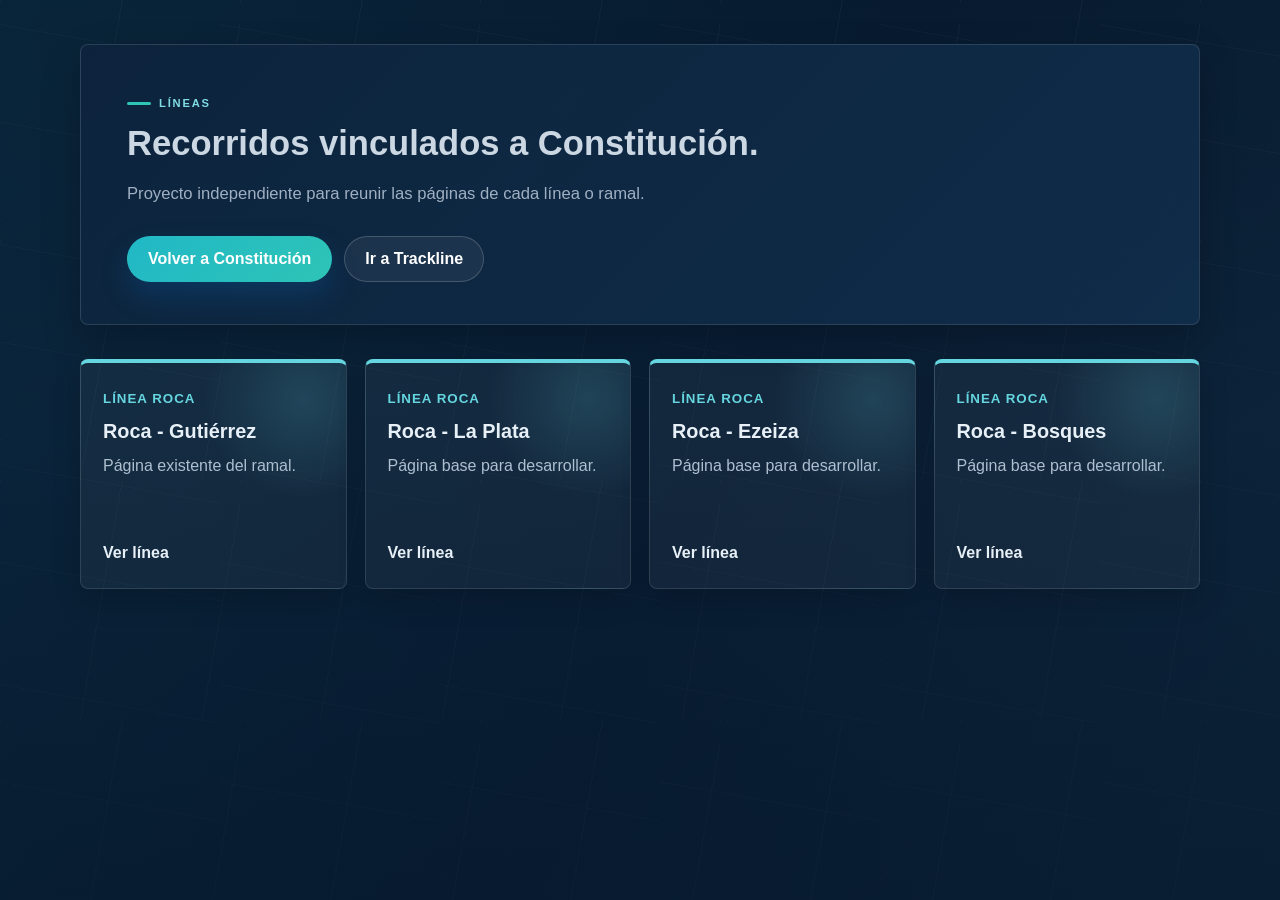
==== index.html @ 5195d79f "Publica paginas de lineas ferroviarias" ====
<!DOCTYPE html>
<html lang="es">
<head>
    <!-- Metadatos, titulo y enlaces a hojas de estilo de la pagina. -->
    <meta charset="UTF-8">
    <meta name="viewport" content="width=device-width, initial-scale=1.0">
    <title>L&iacute;neas ferroviarias | Estaci&oacute;n Constituci&oacute;n</title>
    <link rel="stylesheet" href="estilos/estilos.css">
</head>
<body class="station-page">
    <!-- Contenido principal de la pagina. -->
    <main class="page-shell">
        <div class="container">
            <section class="page-hero">
                <span class="eyebrow">L&iacute;neas</span>
                <h1>Recorridos vinculados a Constituci&oacute;n.</h1>
                <p>Proyecto independiente para reunir las p&aacute;ginas de cada l&iacute;nea o ramal.</p>
                <div class="hero-actions">
                    <a class="btn btn-primary" href="../estacion-constitucion/index.html">Volver a Constituci&oacute;n</a>
                    <a class="btn btn-secondary" href="https://omarcabezasuade.github.io/Grupo-06/">Ir a Trackline</a>
                </div>
            </section>

            <section class="line-card-grid">
                <a class="line-card" href="roca-gutierrez/index.html">
                    <span>
                        <small>L&iacute;nea Roca</small>
                        <h2>Roca - Guti&eacute;rrez</h2>
                        <p>P&aacute;gina existente del ramal.</p>
                    </span>
                    <strong>Ver l&iacute;nea</strong>
                </a>
                <a class="line-card" href="roca-la-plata.html">
                    <span>
                        <small>L&iacute;nea Roca</small>
                        <h2>Roca - La Plata</h2>
                        <p>P&aacute;gina base para desarrollar.</p>
                    </span>
                    <strong>Ver l&iacute;nea</strong>
                </a>
                <a class="line-card" href="roca-ezeiza.html">
                    <span>
                        <small>L&iacute;nea Roca</small>
                        <h2>Roca - Ezeiza</h2>
                        <p>P&aacute;gina base para desarrollar.</p>
                    </span>
                    <strong>Ver l&iacute;nea</strong>
                </a>
                <a class="line-card" href="roca-bosques.html">
                    <span>
                        <small>L&iacute;nea Roca</small>
                        <h2>Roca - Bosques</h2>
                        <p>P&aacute;gina base para desarrollar.</p>
                    </span>
                    <strong>Ver l&iacute;nea</strong>
                </a>
            </section>
        </div>
    </main>
</body>
</html>
---- estilos/estilos.css ----
/* Hoja de estilos principal: define colores, layout, componentes y adaptacion responsive. */
/* Reset basico para evitar margenes inesperados del navegador. */
* {
  box-sizing: border-box;
  margin: 0;
  padding: 0;
}

/* Variables globales reutilizadas en toda la interfaz. */
:root {
  --ink: #11243f;
  --ink-soft: #43546e;
  --brand: #0a6ecb;
  --brand-dark: #064b93;
  --brand-light: #eaf5ff;
  --aqua: #21b8c7;
  --line: #dbe7f3;
  --bg: #f5f8fc;
  --surface: #ffffff;
  --surface-soft: #eef5fb;
  --shadow: 0 18px 48px rgba(19, 56, 93, 0.13);
  --shadow-soft: 0 12px 28px rgba(19, 56, 93, 0.1);
  --radius: 8px;
}

html {
  scroll-behavior: smooth;
}

/* Estilos base del documento: tipografia, color y fondo. */
body {
  min-height: 100vh;
  color: var(--ink);
  background: var(--bg);
  font-family: "Inter", "Segoe UI", Arial, sans-serif;
  font-size: 16px;
  line-height: 1.6;
  -webkit-font-smoothing: antialiased;
}

a {
  color: inherit;
}

img {
  display: block;
  width: 100%;
  max-width: 100%;
  height: auto;
}

.skip-link {
  position: absolute;
  left: -999px;
  top: 12px;
  z-index: 100;
  padding: 10px 14px;
  border-radius: var(--radius);
  background: var(--ink);
  color: #fff;
}

.skip-link:focus {
  left: 12px;
}

.container,
.site-header-inner,
.footer-inner {
  width: min(1120px, calc(100% - 40px));
  margin: 0 auto;
}

.site-header {
  position: sticky;
  top: 0;
  z-index: 50;
  background: rgba(255, 255, 255, 0.94);
  border-bottom: 1px solid rgba(219, 231, 243, 0.86);
  backdrop-filter: blur(14px);
}

.site-header-inner {
  display: flex;
  align-items: center;
  justify-content: space-between;
  gap: 22px;
  min-height: 74px;
}

.logo {
  display: inline-flex;
  align-items: center;
  gap: 10px;
  color: var(--ink);
  font-size: 0.98rem;
  font-weight: 800;
  letter-spacing: 0.8px;
  text-decoration: none;
  white-space: nowrap;
}

.logo::before {
  content: "";
  width: 34px;
  height: 34px;
  border-radius: 9px;
  background: linear-gradient(135deg, var(--brand), var(--aqua));
  box-shadow: 0 8px 18px rgba(10, 110, 203, 0.26);
}

.site-nav {
  display: flex;
  align-items: center;
  gap: 4px;
}

.site-nav a {
  border-radius: 999px;
  color: var(--ink-soft);
  font-size: 0.78rem;
  font-weight: 800;
  letter-spacing: 0.2px;
  padding: 9px 12px;
  text-decoration: none;
  text-transform: uppercase;
  transition: color 160ms ease, background 160ms ease;
}

.site-nav a:hover,
.site-nav a.active {
  background: var(--brand-light);
  color: var(--brand-dark);
}

.nav-toggle {
  display: none;
  align-items: center;
  justify-content: center;
  width: 42px;
  height: 42px;
  border: 1px solid var(--line);
  border-radius: var(--radius);
  background: #fff;
  color: var(--ink);
  cursor: pointer;
}

.page-shell {
  padding: 44px 0 76px;
}

.hero {
  display: grid;
  grid-template-columns: minmax(0, 1.05fr) minmax(320px, 0.95fr);
  align-items: center;
  gap: 46px;
  padding: 58px 0 54px;
}

.hero-copy {
  max-width: 610px;
}

.eyebrow {
  display: inline-flex;
  align-items: center;
  gap: 8px;
  margin-bottom: 14px;
  color: var(--brand-dark);
  font-size: 0.78rem;
  font-weight: 900;
  letter-spacing: 1.2px;
  text-transform: uppercase;
}

.eyebrow::before {
  content: "";
  width: 24px;
  height: 3px;
  border-radius: 99px;
  background: var(--aqua);
}

h1,
h2,
h3 {
  line-height: 1.12;
}

.hero h1,
.page-hero h1 {
  margin-bottom: 18px;
  color: var(--ink);
  font-size: clamp(2.4rem, 5vw, 4.8rem);
  font-weight: 900;
}

.hero h1 span {
  color: var(--brand);
}

.hero-copy p,
.page-hero p,
.section-header p,
.card p,
.service-card p,
.case-card p,
.contact-card p,
.panel p,
.list-clean li,
.contact-meta dd {
  color: var(--ink-soft);
}

.hero-copy p {
  max-width: 570px;
  font-size: 1.08rem;
}

.hero-actions {
  display: flex;
  flex-wrap: wrap;
  gap: 12px;
  margin-top: 28px;
}

.btn {
  display: inline-flex;
  align-items: center;
  justify-content: center;
  min-height: 46px;
  border: 1px solid transparent;
  border-radius: 999px;
  padding: 12px 20px;
  color: var(--brand-dark);
  font-weight: 850;
  line-height: 1;
  text-align: center;
  text-decoration: none;
  transition: transform 160ms ease, box-shadow 160ms ease, background 160ms ease;
}

.btn:hover {
  transform: translateY(-2px);
}

.btn-primary {
  background: linear-gradient(135deg, var(--brand), var(--aqua));
  color: #fff;
  box-shadow: 0 14px 28px rgba(10, 110, 203, 0.22);
}

.btn-secondary {
  background: #fff;
  border-color: var(--line);
  color: var(--brand-dark);
}

.hero-media {
  position: relative;
}

.hero-media img {
  aspect-ratio: 4 / 3;
  object-fit: cover;
  border-radius: var(--radius);
  box-shadow: var(--shadow);
}

.hero-metric {
  position: absolute;
  right: 24px;
  bottom: 24px;
  width: min(260px, calc(100% - 48px));
  padding: 18px;
  border-radius: var(--radius);
  background: rgba(255, 255, 255, 0.94);
  box-shadow: var(--shadow-soft);
}

.hero-metric strong {
  display: block;
  color: var(--brand);
  font-size: 2rem;
  line-height: 1;
}

.hero-metric span {
  display: block;
  margin-top: 8px;
  color: var(--ink-soft);
  font-weight: 700;
}

.section-band {
  padding: 64px 0;
  background: var(--surface);
}

.section-band.alt {
  background: var(--surface-soft);
}

.section-header {
  max-width: 760px;
  margin-bottom: 28px;
}

.section-header h2 {
  margin-bottom: 10px;
  font-size: clamp(1.8rem, 3vw, 2.6rem);
  font-weight: 900;
}

.service-grid,
.case-grid,
.content-grid,
.stats-grid,
.contact-layout,
.two-column,
.alliance-grid {
  display: grid;
  gap: 22px;
}

.service-grid {
  grid-template-columns: repeat(4, minmax(0, 1fr));
}

.case-grid,
.content-grid,
.contact-layout,
.two-column,
.alliance-grid {
  grid-template-columns: repeat(3, minmax(0, 1fr));
}

.stats-grid {
  grid-template-columns: repeat(4, minmax(0, 1fr));
}

.sitemap-grid {
  display: grid;
  grid-template-columns: repeat(3, minmax(0, 1fr));
  gap: 22px;
}

.sitemap-tree {
  position: relative;
  padding: 8px 0 0;
}

.sitemap-root {
  display: flex;
  justify-content: center;
  position: relative;
  padding-bottom: 54px;
}

.sitemap-root::after {
  content: "";
  position: absolute;
  left: 50%;
  bottom: 0;
  width: 1px;
  height: 44px;
  background: rgba(101, 214, 223, 0.42);
}

.sitemap-branches {
  position: relative;
  display: grid;
  grid-template-columns: repeat(3, minmax(0, 1fr));
  gap: 26px;
}

.sitemap-branches::before {
  content: "";
  position: absolute;
  top: -10px;
  left: 16.66%;
  right: 16.66%;
  height: 1px;
  background: rgba(101, 214, 223, 0.38);
}

.sitemap-branch {
  position: relative;
  padding-top: 24px;
}

.sitemap-branch::before {
  content: "";
  position: absolute;
  top: -10px;
  left: 50%;
  width: 1px;
  height: 26px;
  background: rgba(101, 214, 223, 0.38);
}

.sitemap-node {
  display: block;
  min-height: 104px;
  padding: 20px;
  border: 1px solid rgba(255, 255, 255, 0.13);
  border-left: 3px solid rgba(101, 214, 223, 0.72);
  border-radius: var(--radius);
  background:
    radial-gradient(circle at 88% 18%, rgba(33, 184, 199, 0.14), transparent 30%),
    rgba(255, 255, 255, 0.05);
  color: #d9e6ef;
  text-decoration: none;
  box-shadow: 0 12px 30px rgba(0, 0, 0, 0.16);
  transition: transform 160ms ease, border-color 160ms ease, background 160ms ease;
}

.sitemap-node:hover,
.sitemap-node:focus {
  border-color: rgba(101, 214, 223, 0.58);
  transform: translateY(-3px);
  outline: none;
}

.sitemap-node strong,
.sitemap-node span {
  display: block;
}

.sitemap-node strong {
  margin-bottom: 8px;
  font-size: 1.08rem;
}

.sitemap-node span {
  color: #9fb0c2;
  font-size: 0.92rem;
}

.root-node {
  width: min(360px, 100%);
  border-left-color: #2ec4b6;
  text-align: center;
}

.active-map-node {
  border-left-color: #88dbe6;
}

.sitemap-branch ul {
  margin-top: 14px;
  padding: 16px 18px;
  list-style: none;
  border: 1px solid rgba(255, 255, 255, 0.09);
  border-radius: var(--radius);
  background: rgba(255, 255, 255, 0.035);
}

.sitemap-branch li {
  position: relative;
  margin-top: 9px;
  padding-left: 16px;
  color: #aebfd0;
  font-size: 0.94rem;
}

.sitemap-branch li:first-child {
  margin-top: 0;
}

.sitemap-branch li::before {
  content: "";
  position: absolute;
  left: 0;
  top: 0.7em;
  width: 6px;
  height: 6px;
  border-radius: 50%;
  background: #65d6df;
}

.service-card,
.case-card,
.content-card,
.contact-card,
.panel,
.stat-card,
.highlight-box,
.card {
  border: 1px solid var(--line);
  border-radius: var(--radius);
  background: #fff;
  box-shadow: 0 8px 24px rgba(17, 36, 63, 0.06);
}

.service-card,
.content-card,
.contact-card,
.panel,
.stat-card,
.highlight-box,
.card {
  padding: 24px;
}

.service-card {
  min-height: 100%;
  border-top: 4px solid var(--brand);
}

.service-card h3,
.content-card h3,
.case-card h3,
.contact-card h2,
.panel h2,
.panel h3,
.card h3 {
  margin-bottom: 10px;
  color: var(--ink);
  font-size: 1.18rem;
}

.service-card ul,
.case-card ul,
.list-clean,
.link-list {
  list-style: none;
  margin-top: 14px;
}

.service-card li,
.case-card li,
.list-clean li,
.link-list li {
  position: relative;
  margin-top: 9px;
  padding-left: 18px;
  color: var(--ink-soft);
}

.service-card li::before,
.case-card li::before,
.list-clean li::before,
.link-list li::before {
  content: "";
  position: absolute;
  left: 0;
  top: 0.68em;
  width: 7px;
  height: 7px;
  border-radius: 50%;
  background: var(--aqua);
}

.case-card {
  overflow: hidden;
}

.case-card .case-media img {
  aspect-ratio: 16 / 10;
  object-fit: cover;
}

.case-card-body {
  padding: 22px;
}

.case-kpi,
.stat-card strong {
  color: var(--brand);
  font-weight: 900;
}

.case-kpi {
  display: inline-block;
  margin-bottom: 12px;
  font-size: 0.82rem;
  text-transform: uppercase;
}

.stat-card strong {
  display: block;
  margin-bottom: 8px;
  font-size: 2.25rem;
  line-height: 1;
}

.stat-card span {
  color: var(--ink-soft);
  font-weight: 700;
}

.cta-band {
  padding: 54px;
  border-radius: var(--radius);
  background: linear-gradient(135deg, var(--brand-dark), var(--brand));
  color: #fff;
  overflow: hidden;
}

.cta-band h2 {
  max-width: 720px;
  margin-bottom: 12px;
  font-size: clamp(1.8rem, 3vw, 2.7rem);
}

.cta-band p {
  max-width: 690px;
  color: rgba(255, 255, 255, 0.82);
}

.page-hero {
  margin-bottom: 34px;
  padding: 52px;
  border-radius: var(--radius);
  background: linear-gradient(135deg, #ffffff 0%, #edf6ff 100%);
  border: 1px solid var(--line);
  box-shadow: var(--shadow-soft);
}

.page-hero p {
  max-width: 860px;
  margin-top: 10px;
  font-size: 1.04rem;
}

.section-block {
  margin-bottom: 34px;
}

.contact-layout {
  grid-template-columns: minmax(0, 1.35fr) minmax(280px, 0.65fr);
  align-items: start;
}

.contact-form {
  display: grid;
  gap: 16px;
}

.contact-form label {
  display: block;
  margin-bottom: 7px;
  color: var(--ink);
  font-weight: 800;
}

.contact-form input,
.contact-form textarea {
  width: 100%;
  border: 1px solid var(--line);
  border-radius: var(--radius);
  background: #f9fcff;
  color: var(--ink);
  font: inherit;
  padding: 13px 14px;
}

.contact-form textarea {
  min-height: 150px;
  resize: vertical;
}

.contact-form input:focus,
.contact-form textarea:focus {
  border-color: var(--brand);
  box-shadow: 0 0 0 4px rgba(10, 110, 203, 0.12);
  outline: none;
}

.contact-meta dt {
  margin-top: 16px;
  color: var(--brand);
  font-weight: 900;
}

.contact-meta dt:first-child {
  margin-top: 0;
}

.content-card a,
.panel a,
.footer-bottom a,
.link-list a,
.text-link {
  color: var(--brand-dark);
  font-weight: 850;
  text-decoration: none;
}

.content-card a:hover,
.panel a:hover,
.footer-bottom a:hover,
.link-list a:hover,
.text-link:hover {
  text-decoration: underline;
}

.text-link {
  display: inline-flex;
  margin-top: 16px;
}

.site-footer {
  border-top: 1px solid var(--line);
  background: #fff;
}

.footer-inner {
  display: flex;
  align-items: center;
  justify-content: space-between;
  gap: 18px;
  padding: 24px 0;
  color: var(--ink-soft);
}

.whatsapp-float,
.chat-launch {
  position: fixed;
  right: 18px;
  z-index: 90;
  display: flex;
  align-items: center;
  justify-content: center;
  width: 56px;
  height: 56px;
  border-radius: 50%;
  color: #fff;
  box-shadow: 0 14px 32px rgba(17, 36, 63, 0.22);
  transition: transform 160ms ease;
}

.whatsapp-float:hover,
.chat-launch:hover {
  transform: translateY(-2px);
}

.whatsapp-float {
  bottom: 86px;
  background: #25d366;
}

.chat-launch {
  bottom: 18px;
  border: 0;
  background: linear-gradient(135deg, var(--brand), var(--aqua));
  cursor: pointer;
  font-size: 21px;
}

.chat-widget {
  position: fixed;
  right: 18px;
  bottom: 86px;
  z-index: 100;
  display: none;
  flex-direction: column;
  width: min(340px, calc(100vw - 36px));
  overflow: hidden;
  border: 1px solid var(--line);
  border-radius: var(--radius);
  background: #fff;
  box-shadow: var(--shadow);
}

.chat-widget.open {
  display: flex;
}

.chat-header,
.chat-footer {
  display: flex;
  align-items: center;
  gap: 10px;
  padding: 12px;
}

.chat-header {
  justify-content: space-between;
  background: var(--brand);
  color: #fff;
}

.chat-close {
  border: 0;
  background: transparent;
  color: #fff;
  cursor: pointer;
  font-size: 1.4rem;
}

.chat-body {
  padding: 12px;
}

.messages {
  display: flex;
  flex-direction: column;
  gap: 8px;
  max-height: 220px;
  overflow: auto;
}

.msg {
  max-width: 88%;
  padding: 9px 10px;
  border-radius: var(--radius);
}

.msg.bot {
  align-self: flex-start;
  background: var(--surface-soft);
}

.msg.user {
  align-self: flex-end;
  background: var(--brand);
  color: #fff;
}

.chat-quick {
  display: flex;
  flex-wrap: wrap;
  gap: 8px;
  margin-top: 12px;
}

.chat-quick .quick {
  border: 1px solid var(--line);
  border-radius: 999px;
  background: #fff;
  color: var(--brand-dark);
  cursor: pointer;
  font-weight: 800;
  padding: 7px 10px;
}

.chat-footer {
  border-top: 1px solid var(--line);
}

.chat-input {
  min-width: 0;
  flex: 1;
  border: 1px solid var(--line);
  border-radius: var(--radius);
  padding: 10px;
}

.chat-send {
  border: 0;
  border-radius: var(--radius);
  background: var(--brand);
  color: #fff;
  cursor: pointer;
  font-weight: 800;
  padding: 10px 12px;
}

/* Reglas responsive para adaptar la pagina a tablets y celulares. */
@media (max-width: 980px) {
  .hero,
  .contact-layout,
  .two-column {
    grid-template-columns: 1fr;
  }

  .service-grid,
  .case-grid,
  .content-grid,
  .alliance-grid,
  .sitemap-grid,
  .stats-grid {
    grid-template-columns: repeat(2, minmax(0, 1fr));
  }

  .sitemap-branches {
    grid-template-columns: repeat(2, minmax(0, 1fr));
  }

  .sitemap-branches::before,
  .sitemap-branch::before,
  .sitemap-root::after {
    display: none;
  }

  .sitemap-branch {
    padding-top: 0;
  }

  .site-header-inner {
    min-height: 66px;
  }

  .nav-toggle {
    display: inline-flex;
  }

  .site-nav {
    position: absolute;
    top: calc(100% + 10px);
    right: 20px;
    display: none;
    width: min(280px, calc(100vw - 40px));
    flex-direction: column;
    align-items: stretch;
    padding: 12px;
    border: 1px solid var(--line);
    border-radius: var(--radius);
    background: #fff;
    box-shadow: var(--shadow);
  }

  .site-nav.open {
    display: flex;
  }

  .site-nav a {
    border-radius: var(--radius);
  }
}

/* Reglas responsive para adaptar la pagina a tablets y celulares. */
@media (max-width: 680px) {
  .container,
  .site-header-inner,
  .footer-inner {
    width: min(100% - 28px, 1120px);
  }

  .page-shell {
    padding: 28px 0 54px;
  }

  .hero {
    gap: 28px;
    padding: 34px 0 40px;
  }

  .hero h1,
  .page-hero h1 {
    font-size: 2.2rem;
  }

  .service-grid,
  .case-grid,
  .content-grid,
  .alliance-grid,
  .sitemap-grid,
  .stats-grid {
    grid-template-columns: 1fr;
  }

  .sitemap-root {
    justify-content: stretch;
    padding-bottom: 22px;
  }

  .sitemap-branches {
    grid-template-columns: 1fr;
    gap: 18px;
  }

  .page-hero,
  .cta-band {
    padding: 28px 22px;
  }

  .footer-inner {
    align-items: flex-start;
    flex-direction: column;
  }

  .whatsapp-float {
    right: 86px;
    bottom: 18px;
  }
}

/* Ajuste de marca: paleta original azul oscuro + acento teal */
/* Variables globales reutilizadas en toda la interfaz. */
:root {
  --ink: #f4f8fb;
  --ink-soft: #b9c8d8;
  --brand: #21b8c7;
  --brand-dark: #88dbe6;
  --brand-light: rgba(33, 184, 199, 0.14);
  --aqua: #2ec4b6;
  --line: rgba(255, 255, 255, 0.12);
  --bg: #071a2f;
  --surface: #0a2038;
  --surface-soft: #102d4a;
  --shadow: 0 24px 60px rgba(0, 0, 0, 0.3);
  --shadow-soft: 0 16px 38px rgba(0, 0, 0, 0.22);
}

/* Estilos base del documento: tipografia, color y fondo. */
body {
  background:
    radial-gradient(circle at 12% 8%, rgba(33, 184, 199, 0.13), transparent 28%),
    linear-gradient(180deg, #071a2f 0%, #0a2038 46%, #071a2f 100%);
}

.site-header {
  background: rgba(7, 26, 47, 0.94);
  border-bottom-color: rgba(255, 255, 255, 0.1);
}

.logo {
  color: #fff;
  font-size: 1.03rem;
  font-weight: 900;
}

.logo::before {
  content: "TL";
  display: inline-flex;
  align-items: center;
  justify-content: center;
  width: 42px;
  height: 42px;
  border: 1px solid rgba(255, 255, 255, 0.22);
  border-radius: 12px;
  background: linear-gradient(135deg, #123a5f 0%, #21b8c7 100%);
  box-shadow: 0 12px 26px rgba(33, 184, 199, 0.22);
  color: #fff;
  font-size: 0.82rem;
  font-weight: 950;
  letter-spacing: 0;
}

.site-nav a {
  color: rgba(244, 248, 251, 0.76);
}

.site-nav a:hover,
.site-nav a.active {
  background: rgba(33, 184, 199, 0.16);
  color: #fff;
}

.nav-toggle {
  background: rgba(255, 255, 255, 0.08);
  color: #fff;
}

.hero {
  padding-top: 72px;
  padding-bottom: 68px;
}

.hero-media img {
  filter: saturate(0.92) contrast(1.04);
}

.hero-metric {
  border: 1px solid rgba(255, 255, 255, 0.14);
  background: rgba(7, 26, 47, 0.9);
  backdrop-filter: blur(12px);
}

.section-band {
  background: #0a2038;
}

.section-band.alt {
  background: #071a2f;
}

.btn-secondary {
  background: rgba(255, 255, 255, 0.06);
  border-color: rgba(255, 255, 255, 0.18);
  color: #fff;
}

.service-card,
.case-card,
.content-card,
.contact-card,
.panel,
.stat-card,
.highlight-box,
.card {
  background: rgba(255, 255, 255, 0.045);
  border-color: rgba(255, 255, 255, 0.12);
  box-shadow: 0 10px 28px rgba(0, 0, 0, 0.18);
}

.page-hero {
  background: linear-gradient(135deg, rgba(13, 36, 61, 0.98) 0%, rgba(16, 45, 74, 0.94) 100%);
  border-color: rgba(255, 255, 255, 0.12);
}

.contact-form input,
.contact-form textarea {
  background: rgba(255, 255, 255, 0.06);
  color: #fff;
}

.contact-form input::placeholder,
.contact-form textarea::placeholder {
  color: rgba(255, 255, 255, 0.48);
}

.site-footer {
  background: #061526;
  border-top-color: rgba(255, 255, 255, 0.1);
}

.whatsapp-float {
  width: 60px;
  height: 60px;
  bottom: 92px;
  background: #25d366;
  border: 3px solid #fff;
  color: #fff;
  box-shadow: 0 16px 34px rgba(0, 0, 0, 0.34);
}

.whatsapp-float::after {
  content: "";
  position: absolute;
  inset: -8px;
  border: 1px solid rgba(37, 211, 102, 0.55);
  border-radius: 50%;
}

.chat-launch {
  width: 60px;
  height: 60px;
  background: #fff;
  overflow: hidden;
  box-shadow: 0 16px 34px rgba(0, 0, 0, 0.34);
}

.chat-launch img {
  width: 48px;
  height: 48px;
  object-fit: contain;
}

.chat-header {
  background: linear-gradient(135deg, #071a2f, #0d3a5f);
}

.chat-header img {
  width: 34px;
  height: 34px;
}

.chat-header strong {
  flex: 1;
}

.msg.bot {
  background: #edf7fb;
  color: #11243f;
}

.chat-quick .quick {
  color: #075c67;
}

/* Reglas responsive para adaptar la pagina a tablets y celulares. */
@media (max-width: 980px) {
  .site-nav {
    background: #071a2f;
  }
}

/* Reglas responsive para adaptar la pagina a tablets y celulares. */
@media (max-width: 680px) {
  .whatsapp-float {
    right: 90px;
    bottom: 18px;
  }
}

/* Fondo animado sutil y tipografia hero mas sobria */
/* Estilos base del documento: tipografia, color y fondo. */
body {
  position: relative;
  overflow-x: hidden;
}

body::before {
  content: "";
  position: fixed;
  inset: 0;
  z-index: -2;
  background:
    linear-gradient(115deg, rgba(33, 184, 199, 0.08) 0%, transparent 34%, rgba(136, 219, 230, 0.05) 62%, transparent 100%),
    repeating-linear-gradient(100deg, rgba(255, 255, 255, 0.035) 0 1px, transparent 1px 120px),
    repeating-linear-gradient(10deg, rgba(255, 255, 255, 0.026) 0 1px, transparent 1px 96px),
    linear-gradient(180deg, #071a2f 0%, #0a2038 48%, #071a2f 100%);
  background-size: 160% 160%, 240px 240px, 220px 220px, 100% 100%;
  animation: ambientFlow 24s ease-in-out infinite alternate;
}

body::after {
  content: "";
  position: fixed;
  inset: 0;
  z-index: -1;
  pointer-events: none;
  background: linear-gradient(180deg, rgba(7, 26, 47, 0.14), rgba(7, 26, 47, 0.58));
}

.hero {
  position: relative;
}

.hero::before {
  content: "";
  position: absolute;
  inset: 18px -28px auto -28px;
  height: 58%;
  z-index: -1;
  border: 1px solid rgba(255, 255, 255, 0.055);
  background:
    linear-gradient(90deg, transparent, rgba(33, 184, 199, 0.08), transparent),
    linear-gradient(180deg, rgba(255, 255, 255, 0.035), transparent);
  transform: skewY(-2deg);
  animation: heroPanelDrift 18s ease-in-out infinite alternate;
}

.hero h1,
.page-hero h1 {
  color: #e8f0f7;
  font-size: clamp(2rem, 4vw, 3.85rem);
  letter-spacing: 0;
}

.hero h1 span {
  color: #76dce4;
}

.hero-copy p,
.page-hero p,
.section-header p {
  color: #aebfd0;
}

.section-header h2,
.cta-band h2 {
  color: #e8f0f7;
  font-size: clamp(1.55rem, 2.55vw, 2.25rem);
}

.page-hero {
  padding: 42px 46px;
}

.eyebrow {
  color: #9de5ea;
}

@keyframes ambientFlow {
  0% {
    background-position: 0% 0%, 0 0, 0 0, 0 0;
  }
  100% {
    background-position: 100% 38%, 56px 34px, -38px 48px, 0 0;
  }
}

@keyframes heroPanelDrift {
  0% {
    transform: translateY(0) skewY(-2deg);
    opacity: 0.72;
  }
  100% {
    transform: translateY(16px) skewY(-2deg);
    opacity: 1;
  }
}

/* Reglas responsive para adaptar la pagina a tablets y celulares. */
@media (prefers-reduced-motion: reduce) {
  body::before,
  .hero::before {
    animation: none;
  }
}

/* Reglas responsive para adaptar la pagina a tablets y celulares. */
@media (max-width: 680px) {
  .hero h1,
  .page-hero h1 {
    font-size: 1.85rem;
  }

  .page-hero {
    padding: 26px 20px;
  }
}

/* Direccion visual inspirada en Accenture: menor escala, movimiento sobrio */
.site-header {
  transition: transform 260ms ease, background 220ms ease, border-color 220ms ease;
}

.site-header.header-hidden {
  transform: translateY(-105%);
}

.site-header.header-compact {
  background: rgba(7, 20, 36, 0.88);
  border-bottom-color: rgba(255, 255, 255, 0.08);
}

.site-header.header-compact .site-header-inner {
  min-height: 62px;
}

.home-page .hero {
  min-height: min(760px, calc(100vh - 74px));
  padding-top: 52px;
  padding-bottom: 50px;
}

.hero-copy {
  max-width: 540px;
}

.hero h1,
.page-hero h1 {
  max-width: 760px;
  color: #cbd8e3;
  font-size: clamp(1.52rem, 2.7vw, 2.62rem);
  font-weight: 780;
  line-height: 1.12;
}

.hero h1 span {
  color: #65d6df;
}

.hero-copy p {
  max-width: 500px;
  color: #9fb0c2;
  font-size: 1rem;
  line-height: 1.68;
}

.page-hero p,
.section-header p {
  color: #9fb0c2;
}

.section-header {
  max-width: 650px;
}

.section-header h2,
.cta-band h2 {
  color: #ccd9e4;
  font-size: clamp(1.22rem, 1.95vw, 1.72rem);
  font-weight: 760;
}

.eyebrow {
  margin-bottom: 12px;
  color: #80dce4;
  font-size: 0.7rem;
  letter-spacing: 1.8px;
}

.kinetic-hero {
  min-height: 430px;
  overflow: hidden;
  border: 1px solid rgba(255, 255, 255, 0.1);
  border-radius: var(--radius);
  background:
    radial-gradient(circle at 72% 24%, rgba(33, 184, 199, 0.22), transparent 26%),
    linear-gradient(140deg, rgba(255, 255, 255, 0.06), rgba(255, 255, 255, 0.015)),
    #081a30;
  box-shadow: var(--shadow);
}

.kinetic-screen {
  position: absolute;
  inset: 0;
  background:
    linear-gradient(90deg, rgba(255, 255, 255, 0.035) 1px, transparent 1px),
    linear-gradient(0deg, rgba(255, 255, 255, 0.03) 1px, transparent 1px);
  background-size: 58px 58px;
  animation: gridDrift 18s linear infinite;
}

.kinetic-screen::before,
.kinetic-screen::after {
  content: "";
  position: absolute;
  border-radius: 50%;
  filter: blur(1px);
}

.kinetic-screen::before {
  width: 260px;
  height: 260px;
  left: 18%;
  top: 18%;
  border: 1px solid rgba(128, 220, 228, 0.32);
  animation: slowSpin 28s linear infinite;
}

.kinetic-screen::after {
  width: 170px;
  height: 170px;
  right: 16%;
  bottom: 17%;
  border: 1px solid rgba(46, 196, 182, 0.28);
  animation: slowSpin 22s linear infinite reverse;
}

.orbit,
.signal,
.data-panel {
  position: absolute;
  display: block;
}

.orbit {
  width: 12px;
  height: 12px;
  border-radius: 50%;
  background: #65d6df;
  box-shadow: 0 0 26px rgba(101, 214, 223, 0.78);
}

.orbit-one {
  left: 22%;
  top: 28%;
  animation: floatNode 9s ease-in-out infinite;
}

.orbit-two {
  right: 22%;
  bottom: 28%;
  animation: floatNode 11s ease-in-out infinite reverse;
}

.signal {
  height: 2px;
  width: 42%;
  background: linear-gradient(90deg, transparent, rgba(101, 214, 223, 0.62), transparent);
  transform-origin: left center;
}

.signal-one {
  left: 21%;
  top: 42%;
  transform: rotate(18deg);
  animation: signalPulse 5s ease-in-out infinite;
}

.signal-two {
  left: 34%;
  top: 62%;
  transform: rotate(-22deg);
  animation: signalPulse 6s ease-in-out infinite reverse;
}

.data-panel {
  border: 1px solid rgba(255, 255, 255, 0.12);
  border-radius: 8px;
  background: rgba(255, 255, 255, 0.06);
  backdrop-filter: blur(10px);
}

.panel-one {
  width: 34%;
  height: 76px;
  left: 10%;
  bottom: 16%;
  animation: panelLift 8s ease-in-out infinite;
}

.panel-two {
  width: 28%;
  height: 54px;
  right: 11%;
  top: 17%;
  animation: panelLift 9s ease-in-out infinite reverse;
}

.panel-three {
  width: 18%;
  height: 110px;
  right: 18%;
  bottom: 18%;
  animation: panelLift 10s ease-in-out infinite;
}

.hero-metric {
  width: min(230px, calc(100% - 48px));
}

.hero-metric strong {
  color: #65d6df;
  font-size: 1.65rem;
}

.hero-metric span {
  color: #a9bbc9;
  font-size: 0.92rem;
}

.reveal-on-scroll,
.service-card,
.case-card,
.content-card,
.stat-card,
.contact-card,
.panel,
.highlight-box,
.cta-band {
  opacity: 0;
  transform: translateY(28px);
  transition: opacity 560ms ease, transform 560ms ease, border-color 220ms ease;
}

.reveal-on-scroll.is-visible,
.service-card.is-visible,
.case-card.is-visible,
.content-card.is-visible,
.stat-card.is-visible,
.contact-card.is-visible,
.panel.is-visible,
.highlight-box.is-visible,
.cta-band.is-visible {
  opacity: 1;
  transform: translateY(0);
}

.service-card:hover,
.case-card:hover,
.content-card:hover,
.stat-card:hover {
  border-color: rgba(101, 214, 223, 0.34);
}

.case-visual {
  min-height: 210px;
  background:
    linear-gradient(90deg, rgba(255, 255, 255, 0.05) 1px, transparent 1px),
    linear-gradient(0deg, rgba(255, 255, 255, 0.04) 1px, transparent 1px),
    radial-gradient(circle at 70% 28%, rgba(101, 214, 223, 0.2), transparent 30%),
    linear-gradient(135deg, #0b263f, #071a2f);
  background-size: 44px 44px, 44px 44px, auto, auto;
}

.visual-commerce {
  background:
    linear-gradient(135deg, transparent 0 58%, rgba(101, 214, 223, 0.28) 58% 60%, transparent 60%),
    radial-gradient(circle at 24% 32%, rgba(46, 196, 182, 0.24), transparent 28%),
    linear-gradient(135deg, #0b263f, #071a2f);
}

.visual-platform {
  background:
    repeating-linear-gradient(90deg, rgba(101, 214, 223, 0.16) 0 2px, transparent 2px 38px),
    radial-gradient(circle at 72% 32%, rgba(101, 214, 223, 0.22), transparent 25%),
    linear-gradient(135deg, #0b263f, #071a2f);
}

.visual-automation {
  background:
    radial-gradient(circle at 24% 30%, transparent 0 18px, rgba(101, 214, 223, 0.32) 19px 20px, transparent 21px),
    radial-gradient(circle at 70% 64%, transparent 0 24px, rgba(46, 196, 182, 0.28) 25px 26px, transparent 27px),
    linear-gradient(135deg, #0b263f, #071a2f);
}

@keyframes gridDrift {
  from { background-position: 0 0; }
  to { background-position: 58px 58px; }
}

@keyframes slowSpin {
  to { transform: rotate(360deg); }
}

@keyframes floatNode {
  0%, 100% { transform: translate(0, 0); }
  50% { transform: translate(26px, -18px); }
}

@keyframes signalPulse {
  0%, 100% { opacity: 0.28; }
  50% { opacity: 0.92; }
}

@keyframes panelLift {
  0%, 100% { transform: translateY(0); }
  50% { transform: translateY(-16px); }
}

/* Reglas responsive para adaptar la pagina a tablets y celulares. */
@media (prefers-reduced-motion: reduce) {
  .kinetic-screen,
  .kinetic-screen::before,
  .kinetic-screen::after,
  .orbit,
  .signal,
  .data-panel,
  .reveal-on-scroll,
  .service-card,
  .case-card,
  .content-card,
  .stat-card,
  .contact-card,
  .panel,
  .highlight-box,
  .cta-band {
    animation: none;
    transition: none;
  }

  .reveal-on-scroll,
  .service-card,
  .case-card,
  .content-card,
  .stat-card,
  .contact-card,
  .panel,
  .highlight-box,
  .cta-band {
    opacity: 1;
    transform: none;
  }
}

/* Reglas responsive para adaptar la pagina a tablets y celulares. */
@media (max-width: 980px) {
  .home-page .hero {
    min-height: auto;
  }

  .kinetic-hero {
    min-height: 340px;
  }
}

/* Reglas responsive para adaptar la pagina a tablets y celulares. */
@media (max-width: 680px) {
  .hero h1,
  .page-hero h1 {
    font-size: 1.42rem;
  }

  .hero-copy p {
    font-size: 0.96rem;
  }

  .kinetic-hero {
    min-height: 280px;
  }

  .chat-launch {
    width: 48px;
    height: 48px;
    right: 16px;
    bottom: 16px;
  }

  .chat-launch img {
    width: 38px;
    height: 38px;
  }

  .chat-widget {
    right: 12px;
    bottom: 74px;
    width: min(300px, calc(100vw - 24px));
  }

  .whatsapp-float {
    width: 48px;
    height: 48px;
    right: 74px;
    bottom: 16px;
  }

  .whatsapp-float svg {
    width: 28px;
    height: 28px;
  }
}

/* Navegacion desplegable y nube de puntos */
.site-header-inner {
  position: relative;
}

.site-nav a,
.menu-link {
  border: 0;
  border-radius: 999px;
  background: transparent;
  color: rgba(244, 248, 251, 0.76);
  cursor: pointer;
  font: inherit;
  font-size: 0.78rem;
  font-weight: 800;
  letter-spacing: 0.2px;
  padding: 9px 12px;
  text-decoration: none;
  text-transform: uppercase;
  transition: color 160ms ease, background 160ms ease;
}

.site-nav a:hover,
.site-nav a.active,
.menu-link:hover,
.menu-link.active,
.menu-link[aria-expanded="true"] {
  background: rgba(33, 184, 199, 0.16);
  color: #fff;
}

.menu-link::after {
  content: "";
  display: inline-block;
  width: 6px;
  height: 6px;
  margin-left: 8px;
  border-right: 1px solid currentColor;
  border-bottom: 1px solid currentColor;
  transform: translateY(-2px) rotate(45deg);
  transition: transform 180ms ease;
}

.menu-link[aria-expanded="true"]::after {
  transform: translateY(1px) rotate(225deg);
}

.mega-menu {
  position: absolute;
  left: 0;
  right: 0;
  top: calc(100% + 14px);
  min-height: 0;
  padding: 24px 28px 26px;
  border: 1px solid rgba(255, 255, 255, 0.12);
  border-radius: 0 0 8px 8px;
  background:
    radial-gradient(circle at 80% 22%, rgba(33, 184, 199, 0.13), transparent 28%),
    linear-gradient(135deg, rgba(4, 14, 27, 0.98), rgba(8, 30, 52, 0.98));
  box-shadow: 0 28px 70px rgba(0, 0, 0, 0.36);
  opacity: 0;
  pointer-events: none;
  transform: translateY(-14px);
  transition: opacity 180ms ease, transform 220ms ease;
}

.mega-menu.open {
  opacity: 1;
  pointer-events: auto;
  transform: translateY(0);
}

.mega-panel {
  display: none;
  grid-template-columns: repeat(auto-fit, minmax(220px, 1fr));
  gap: 12px 18px;
  width: 100%;
  max-width: none;
  margin-left: 0;
}

.mega-panel.active {
  display: grid;
  animation: megaReveal 220ms ease both;
}

.mega-kicker {
  grid-column: 1 / -1;
  margin-bottom: 8px;
  color: #69d9e0;
  font-size: 0.72rem;
  font-weight: 900;
  letter-spacing: 1.5px;
  text-transform: uppercase;
}

.mega-panel a {
  display: flex;
  min-height: 54px;
  align-items: center;
  border-left: 2px solid rgba(101, 214, 223, 0.28);
  color: #d2e0ea;
  font-size: 1rem;
  font-weight: 760;
  padding: 8px 14px;
  text-decoration: none;
  transition: background 160ms ease, border-color 160ms ease, transform 160ms ease;
}

.mega-panel a:hover,
.mega-panel a:focus {
  background: rgba(255, 255, 255, 0.055);
  border-left-color: #65d6df;
  transform: translateX(6px);
  outline: none;
}

.point-cloud {
  position: absolute;
  inset: 0;
  overflow: hidden;
  background:
    radial-gradient(circle at 50% 48%, rgba(33, 184, 199, 0.13), transparent 34%),
    radial-gradient(circle at 76% 28%, rgba(255, 255, 255, 0.08), transparent 20%);
  animation: cloudBreath 9s ease-in-out infinite alternate;
}

.point-cloud::before,
.point-cloud::after {
  content: "";
  position: absolute;
  inset: 10%;
  border-radius: 50%;
  border: 1px solid rgba(101, 214, 223, 0.16);
  transform: rotate(-12deg);
  animation: slowSpin 38s linear infinite;
}

.point-cloud::after {
  inset: 22%;
  border-color: rgba(46, 196, 182, 0.2);
  animation-direction: reverse;
  animation-duration: 30s;
}

.point {
  position: absolute;
  width: 9px;
  height: 9px;
  border-radius: 50%;
  background: #65d6df;
  box-shadow: 0 0 22px rgba(101, 214, 223, 0.85);
}

.point-a { left: 18%; top: 30%; animation: floatNode 8s ease-in-out infinite; }
.point-b { left: 38%; top: 18%; animation: floatNode 9s ease-in-out infinite reverse; }
.point-c { left: 64%; top: 34%; animation: floatNode 10s ease-in-out infinite; }
.point-d { left: 28%; top: 68%; animation: floatNode 11s ease-in-out infinite reverse; }
.point-e { left: 56%; top: 72%; animation: floatNode 8.5s ease-in-out infinite; }
.point-f { left: 78%; top: 56%; animation: floatNode 9.5s ease-in-out infinite reverse; }

.connection {
  position: absolute;
  height: 1px;
  background: linear-gradient(90deg, transparent, rgba(101, 214, 223, 0.58), transparent);
  transform-origin: left center;
  animation: signalPulse 5s ease-in-out infinite;
}

.connection-one { left: 19%; top: 32%; width: 28%; transform: rotate(-18deg); }
.connection-two { left: 39%; top: 22%; width: 30%; transform: rotate(20deg); animation-delay: 0.6s; }
.connection-three { left: 29%; top: 67%; width: 32%; transform: rotate(8deg); animation-delay: 1.1s; }
.connection-four { left: 58%; top: 70%; width: 26%; transform: rotate(-32deg); animation-delay: 1.6s; }

.cloud-core {
  position: absolute;
  left: 36%;
  top: 34%;
  width: 28%;
  aspect-ratio: 1;
  border-radius: 50%;
  background:
    radial-gradient(circle, rgba(101, 214, 223, 0.18), transparent 58%),
    radial-gradient(circle, rgba(255, 255, 255, 0.06), transparent 64%);
  filter: blur(0.2px);
  animation: corePulse 7s ease-in-out infinite;
}

.case-visual {
  position: relative;
  overflow: hidden;
  background: linear-gradient(135deg, #071a2f, #0b263f);
}

.case-visual::before {
  content: "";
  position: absolute;
  inset: 16px;
  background:
    radial-gradient(circle at 20% 28%, #65d6df 0 4px, transparent 5px),
    radial-gradient(circle at 42% 18%, #65d6df 0 3px, transparent 4px),
    radial-gradient(circle at 70% 34%, #65d6df 0 4px, transparent 5px),
    radial-gradient(circle at 32% 72%, #65d6df 0 3px, transparent 4px),
    radial-gradient(circle at 58% 68%, #65d6df 0 4px, transparent 5px),
    radial-gradient(circle at 82% 58%, #65d6df 0 3px, transparent 4px);
  opacity: 0.9;
  animation: cloudBreath 8s ease-in-out infinite alternate;
}

.case-visual::after {
  content: "";
  position: absolute;
  inset: 0;
  background:
    linear-gradient(20deg, transparent 30%, rgba(101, 214, 223, 0.34) 30.2%, transparent 31%),
    linear-gradient(150deg, transparent 36%, rgba(101, 214, 223, 0.22) 36.2%, transparent 37%),
    radial-gradient(circle at 75% 28%, rgba(33, 184, 199, 0.18), transparent 28%);
  animation: gridDrift 16s linear infinite;
}

.station-page {
  background:
    linear-gradient(135deg, rgba(33, 184, 199, 0.08), transparent 38%),
    linear-gradient(180deg, #071a2f 0%, #0b223b 48%, #061526 100%);
}

.station-hero {
  display: grid;
  grid-template-columns: minmax(0, 0.95fr) minmax(340px, 1.05fr);
  gap: 34px;
  align-items: stretch;
  margin-bottom: 34px;
}

.station-hero-copy {
  display: flex;
  min-height: 430px;
  flex-direction: column;
  justify-content: center;
  padding: 44px;
  border: 1px solid rgba(255, 255, 255, 0.12);
  border-radius: var(--radius);
  background:
    linear-gradient(135deg, rgba(255, 255, 255, 0.075), rgba(255, 255, 255, 0.025)),
    #081f36;
  box-shadow: var(--shadow-soft);
}

.station-hero-copy h1 {
  max-width: 620px;
  color: #e8f0f7;
  font-size: clamp(2rem, 4vw, 3.5rem);
  font-weight: 850;
  letter-spacing: 0;
}

.station-hero-copy p {
  max-width: 560px;
  margin-top: 16px;
  color: #aebfd0;
}

.station-status {
  display: grid;
  grid-template-columns: repeat(3, minmax(0, 1fr));
  gap: 12px;
  margin-top: 28px;
}

.station-status span {
  display: block;
  padding: 14px;
  border: 1px solid rgba(255, 255, 255, 0.12);
  border-radius: var(--radius);
  background: rgba(255, 255, 255, 0.05);
  color: #d5e4ee;
  font-size: 0.9rem;
  font-weight: 800;
}

.station-status strong {
  display: block;
  color: #65d6df;
  font-size: 1.15rem;
}

.station-board {
  position: relative;
  min-height: 430px;
  overflow: hidden;
  border: 1px solid rgba(255, 255, 255, 0.13);
  border-radius: var(--radius);
  background:
    linear-gradient(90deg, rgba(255, 255, 255, 0.04) 1px, transparent 1px),
    linear-gradient(0deg, rgba(255, 255, 255, 0.035) 1px, transparent 1px),
    linear-gradient(145deg, #09213a, #051321);
  background-size: 56px 56px, 56px 56px, auto;
  box-shadow: var(--shadow);
}

.station-board::before {
  content: "";
  position: absolute;
  left: 7%;
  right: 7%;
  top: 18%;
  height: 64%;
  border: 1px solid rgba(101, 214, 223, 0.25);
  border-radius: 50%;
  transform: perspective(700px) rotateX(62deg);
}

.station-board::after {
  content: "";
  position: absolute;
  left: 14%;
  right: 14%;
  bottom: 18%;
  height: 7px;
  border-radius: 999px;
  background: linear-gradient(90deg, transparent, rgba(101, 214, 223, 0.88), transparent);
  box-shadow: 0 0 28px rgba(101, 214, 223, 0.5);
}

.platform-line {
  position: absolute;
  left: 16%;
  right: 16%;
  height: 2px;
  background: rgba(255, 255, 255, 0.18);
}

.platform-line:nth-child(1) { top: 28%; }
.platform-line:nth-child(2) { top: 42%; }
.platform-line:nth-child(3) { top: 56%; }
.platform-line:nth-child(4) { top: 70%; }

.train-marker {
  position: absolute;
  left: 20%;
  top: 38%;
  width: 156px;
  height: 42px;
  border: 1px solid rgba(101, 214, 223, 0.5);
  border-radius: 999px;
  background: linear-gradient(135deg, rgba(101, 214, 223, 0.26), rgba(255, 255, 255, 0.08));
  box-shadow: 0 0 30px rgba(101, 214, 223, 0.2);
}

.train-marker::before,
.train-marker::after {
  content: "";
  position: absolute;
  top: 13px;
  width: 13px;
  height: 13px;
  border-radius: 50%;
  background: #65d6df;
}

.train-marker::before { left: 28px; }
.train-marker::after { right: 28px; }

.station-label {
  position: absolute;
  left: 24px;
  bottom: 24px;
  right: 24px;
  display: flex;
  justify-content: space-between;
  gap: 12px;
  color: #dbe9f3;
  font-size: 0.86rem;
  font-weight: 850;
  text-transform: uppercase;
}

.line-card-grid {
  display: grid;
  grid-template-columns: repeat(4, minmax(0, 1fr));
  gap: 18px;
}

.line-card {
  display: flex;
  min-height: 230px;
  flex-direction: column;
  justify-content: space-between;
  padding: 22px;
  border: 1px solid rgba(255, 255, 255, 0.12);
  border-top: 4px solid var(--line-color, #65d6df);
  border-radius: var(--radius);
  background:
    radial-gradient(circle at 84% 16%, rgba(101, 214, 223, 0.16), transparent 34%),
    rgba(255, 255, 255, 0.045);
  color: #e8f0f7;
  text-decoration: none;
  box-shadow: 0 10px 28px rgba(0, 0, 0, 0.18);
  transition: transform 160ms ease, border-color 160ms ease, background 160ms ease;
}

.line-card:hover,
.line-card:focus {
  transform: translateY(-4px);
  border-color: rgba(255, 255, 255, 0.24);
  outline: none;
}

.line-card small {
  color: var(--line-color, #65d6df);
  font-weight: 900;
  letter-spacing: 1px;
  text-transform: uppercase;
}

.line-card h2,
.line-page-card h2 {
  margin: 10px 0;
  font-size: 1.24rem;
}

.line-card p,
.line-page-card p,
.station-feature p {
  color: #aebfd0;
}

.station-feature-grid {
  display: grid;
  grid-template-columns: repeat(3, minmax(0, 1fr));
  gap: 18px;
}

.station-feature {
  padding: 24px;
  border: 1px solid rgba(255, 255, 255, 0.12);
  border-radius: var(--radius);
  background: rgba(255, 255, 255, 0.045);
}

.station-feature h2 {
  margin-bottom: 10px;
  color: #e8f0f7;
  font-size: 1.2rem;
}

.line-page-card {
  padding: 30px;
  border: 1px solid rgba(255, 255, 255, 0.12);
  border-radius: var(--radius);
  background:
    linear-gradient(135deg, rgba(255, 255, 255, 0.065), rgba(255, 255, 255, 0.025)),
    #081f36;
}

/* Reglas responsive para adaptar la pagina a tablets y celulares. */
@media (max-width: 980px) {
  .station-hero,
  .line-card-grid,
  .station-feature-grid {
    grid-template-columns: repeat(2, minmax(0, 1fr));
  }

  .station-hero-copy,
  .station-board {
    min-height: 360px;
  }
}

/* Reglas responsive para adaptar la pagina a tablets y celulares. */
@media (max-width: 680px) {
  .station-hero,
  .line-card-grid,
  .station-feature-grid,
  .station-status {
    grid-template-columns: 1fr;
  }

  .station-hero-copy {
    min-height: auto;
    padding: 26px 20px;
  }

  .station-board {
    min-height: 300px;
  }
}

[data-reveal="left"] { transform: translateX(-42px); }
[data-reveal="right"] { transform: translateX(42px); }
[data-reveal="up"] { transform: translateY(32px); }

[data-reveal].is-visible {
  transform: translate(0, 0);
}

@keyframes megaReveal {
  from {
    opacity: 0;
    transform: translateY(12px);
  }
  to {
    opacity: 1;
    transform: translateY(0);
  }
}

@keyframes cloudBreath {
  from {
    transform: scale(1) translateY(0);
    opacity: 0.82;
  }
  to {
    transform: scale(1.035) translateY(-8px);
    opacity: 1;
  }
}

@keyframes corePulse {
  0%, 100% {
    transform: scale(0.92);
    opacity: 0.62;
  }
  50% {
    transform: scale(1.08);
    opacity: 1;
  }
}

/* Reglas responsive para adaptar la pagina a tablets y celulares. */
@media (max-width: 980px) {
  .site-nav .menu-link {
    width: 100%;
    border-radius: var(--radius);
    text-align: left;
  }

  .mega-menu {
    position: absolute;
    left: auto;
    right: 20px;
    top: calc(100% + 310px);
    width: min(280px, calc(100vw - 40px));
    min-height: 0;
    padding: 14px;
  }

  .mega-panel {
    grid-template-columns: 1fr;
    max-width: none;
    margin-left: 0;
  }

  .mega-panel a {
    min-height: 40px;
    font-size: 0.92rem;
  }
}

/* Reglas responsive para adaptar la pagina a tablets y celulares. */
@media (prefers-reduced-motion: reduce) {
  .point-cloud,
  .point-cloud::before,
  .point-cloud::after,
  .point,
  .connection,
  .cloud-core,
  .case-visual::before,
  .case-visual::after,
  .mega-panel.active {
    animation: none;
  }
}

/* Ajuste final mobile: botones flotantes mas discretos en iPhone */
/* Reglas responsive para adaptar la pagina a tablets y celulares. */
@media (max-width: 680px) {
  .chat-launch {
    width: 42px !important;
    height: 42px !important;
    right: 14px !important;
    bottom: 14px !important;
  }

  .chat-launch img {
    width: 32px !important;
    height: 32px !important;
  }

  .chat-widget {
    right: 10px !important;
    bottom: 64px !important;
    width: min(286px, calc(100vw - 20px)) !important;
  }

  .chat-input {
    font-size: 16px !important;
    line-height: 1.3 !important;
  }

  .whatsapp-float {
    width: 42px !important;
    height: 42px !important;
    right: 64px !important;
    bottom: 14px !important;
    border-width: 2px !important;
  }

  .whatsapp-float::after {
    inset: -5px !important;
  }

  .whatsapp-float svg {
    width: 24px !important;
    height: 24px !important;
  }
}
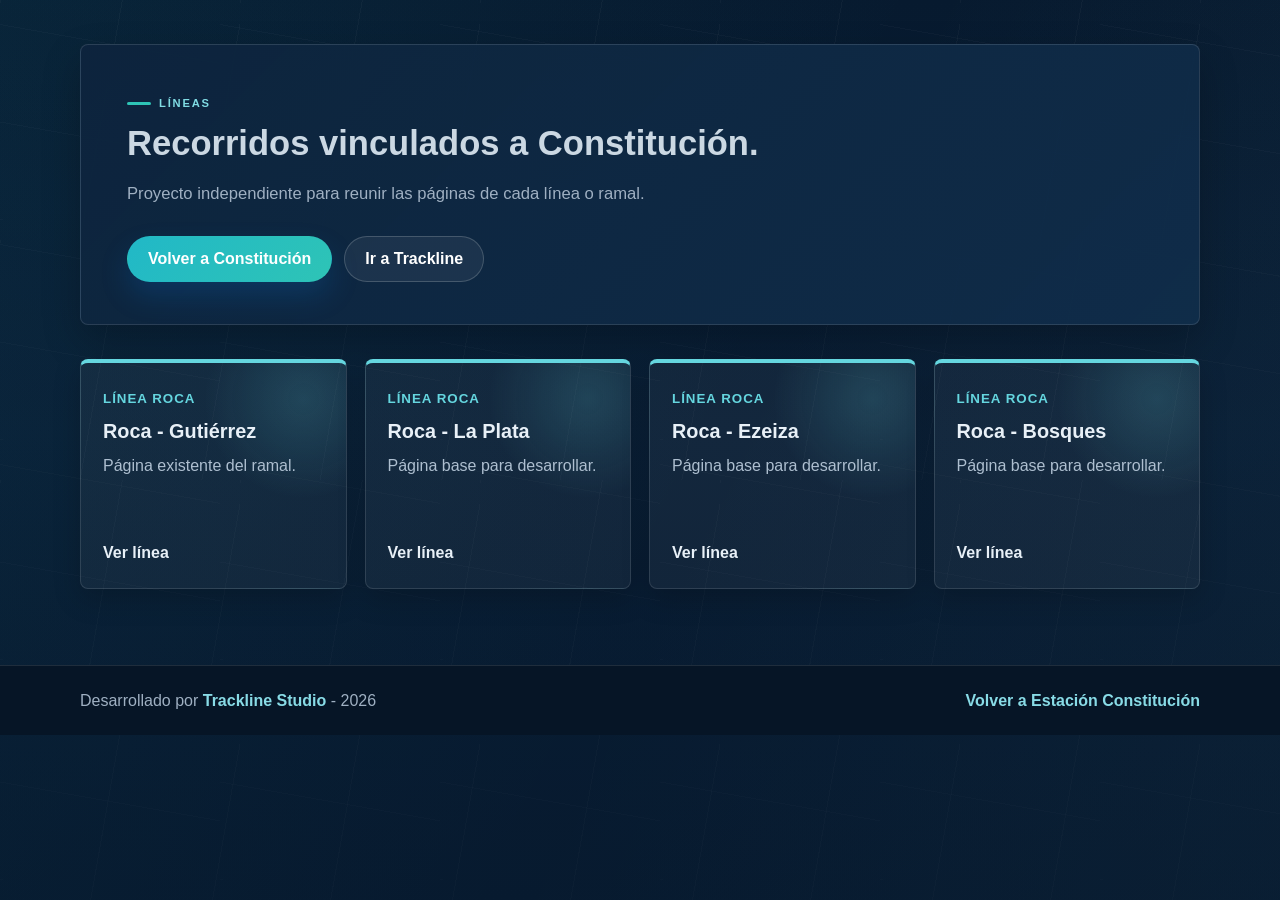
==== commit f552193c: "Agregar retorno a estacion y credito Trackline" ====
--- a/index.html
+++ b/index.html
@@ -1,4 +1,4 @@
-<!DOCTYPE html>
+﻿<!DOCTYPE html>
 <html lang="es">
 <head>
     <!-- Metadatos, titulo y enlaces a hojas de estilo de la pagina. -->
@@ -17,7 +17,7 @@
                 <p>Proyecto independiente para reunir las p&aacute;ginas de cada l&iacute;nea o ramal.</p>
                 <div class="hero-actions">
                     <a class="btn btn-primary" href="../estacion-constitucion/index.html">Volver a Constituci&oacute;n</a>
-                    <a class="btn btn-secondary" href="https://omarcabezasuade.github.io/Grupo-06/">Ir a Trackline</a>
+                    <a class="btn btn-secondary" href="https://uade-garre.github.io/consultora/">Ir a Trackline</a>
                 </div>
             </section>
 
@@ -57,5 +57,11 @@
             </section>
         </div>
     </main>
-</body>
+    <footer class="station-dev-footer">
+        <div class="container">
+            <p>Desarrollado por <a href="https://uade-garre.github.io/consultora/">Trackline Studio</a> - 2026</p>
+            <a href="https://uade-garre.github.io/estacion-constitucion/">Volver a Estaci&oacute;n Constituci&oacute;n</a>
+        </div>
+    </footer></body>
 </html>
+
--- a/estilos/estilos.css
+++ b/estilos/estilos.css
@@ -2145,6 +2145,31 @@
     #081f36;
 }
 
+.station-dev-footer {
+  border-top: 1px solid rgba(255, 255, 255, 0.1);
+  background: #061526;
+  color: #9fb0c2;
+  padding: 22px 0;
+}
+
+.station-dev-footer .container {
+  display: flex;
+  flex-wrap: wrap;
+  gap: 12px;
+  align-items: center;
+  justify-content: space-between;
+}
+
+.station-dev-footer a {
+  color: #88dbe6;
+  font-weight: 850;
+  text-decoration: none;
+}
+
+.station-dev-footer a:hover {
+  text-decoration: underline;
+}
+
 /* Reglas responsive para adaptar la pagina a tablets y celulares. */
 @media (max-width: 980px) {
   .station-hero,
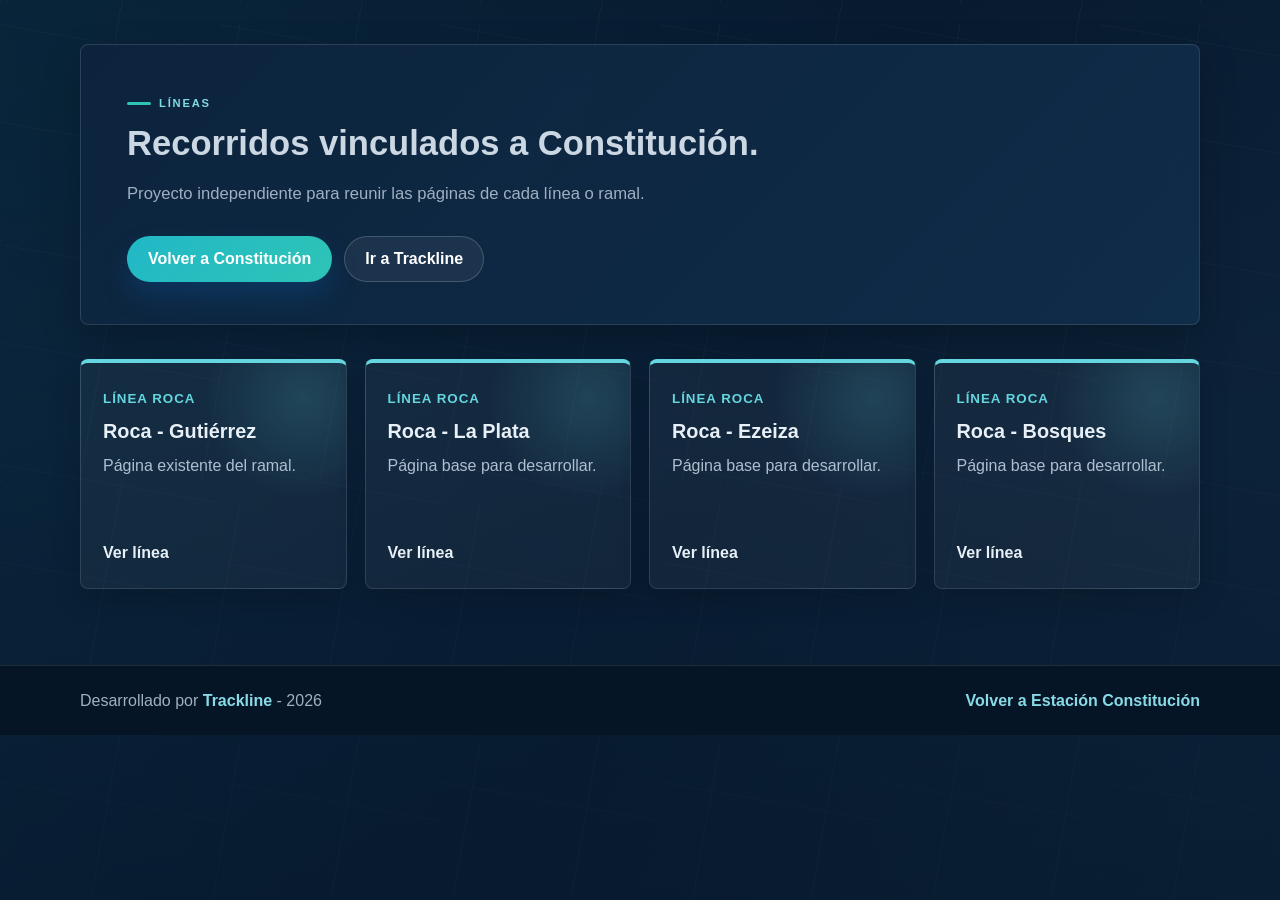
==== commit fc59adbd: "Agregar retorno a estacion en ramales" ====
--- a/index.html
+++ b/index.html
@@ -59,7 +59,7 @@
     </main>
     <footer class="station-dev-footer">
         <div class="container">
-            <p>Desarrollado por <a href="https://uade-garre.github.io/consultora/">Trackline Studio</a> - 2026</p>
+            <p>Desarrollado por <a href="https://uade-garre.github.io/consultora/">Trackline</a> - 2026</p>
             <a href="https://uade-garre.github.io/estacion-constitucion/">Volver a Estaci&oacute;n Constituci&oacute;n</a>
         </div>
     </footer></body>
